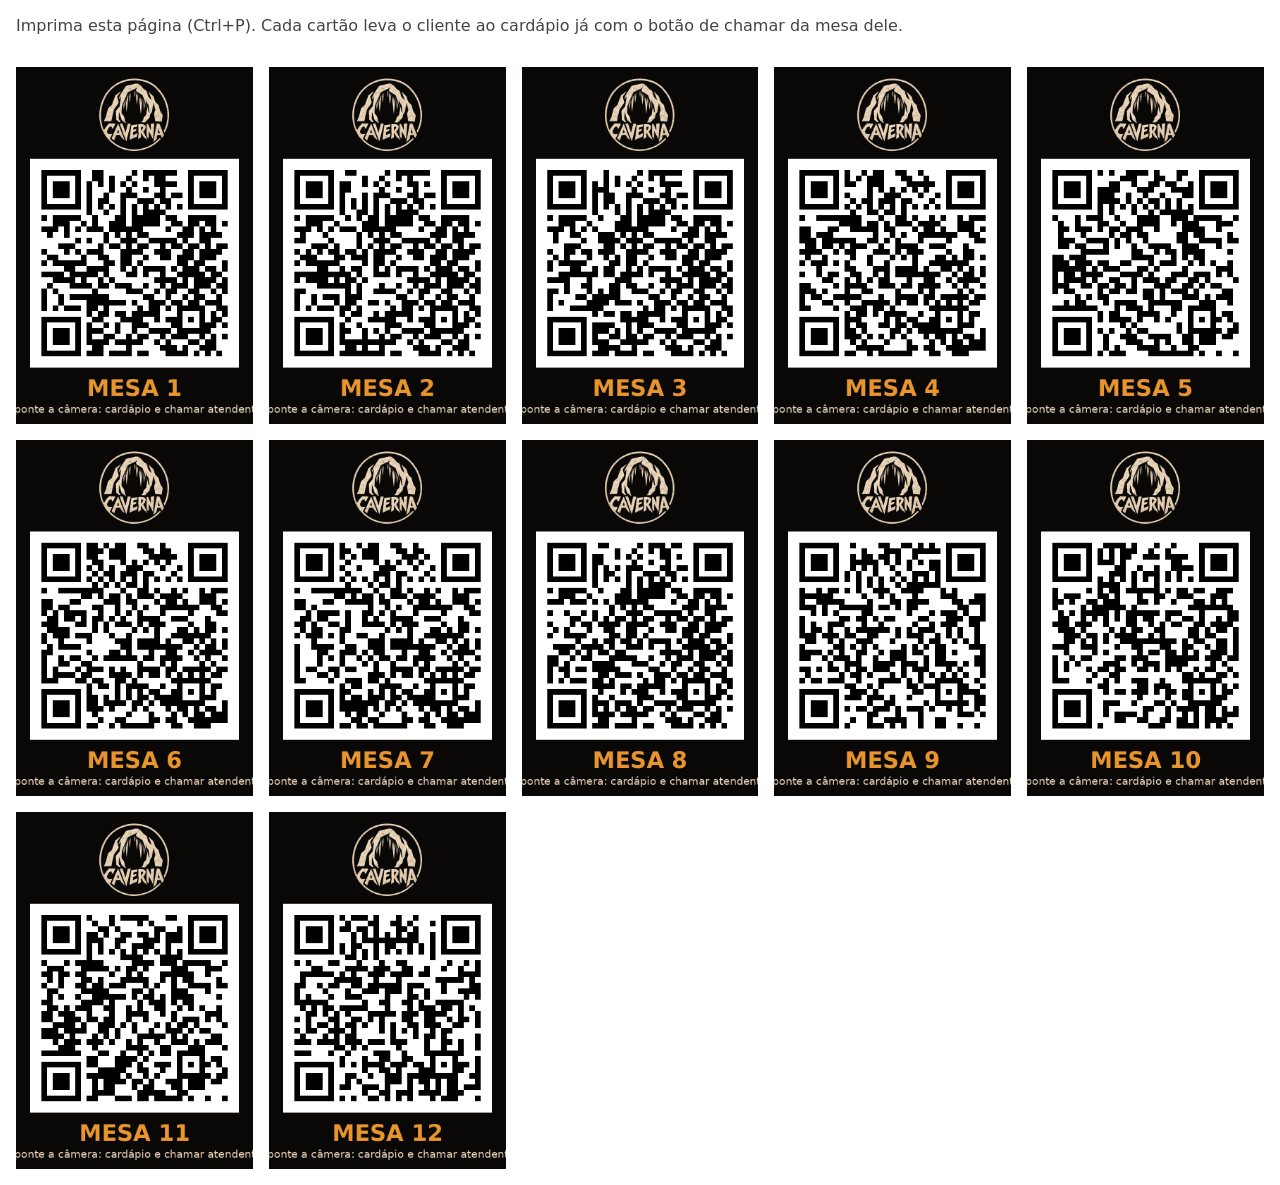
==== qrcodes/index.html @ 2caaf84a "Site do Caverna Bar: cardápio, chamado de mesa e painel da equipe Co-Authored-By: Claude Opus 5.5 (1" ====
<!doctype html>
<html lang="pt-BR"><head><meta charset="utf-8"><meta name="viewport" content="width=device-width,initial-scale=1">
<title>QR das mesas · Caverna</title>
<style>
body { margin: 0; background: #fff; font-family: system-ui, sans-serif; }
p { margin: 16px; color: #444; }
.grid { display: grid; grid-template-columns: repeat(auto-fill, minmax(220px, 1fr)); gap: 16px; padding: 16px; }
img { width: 100%; height: auto; display: block; break-inside: avoid; }
@media print { p { display: none; } .grid { grid-template-columns: repeat(2, 1fr); } }
</style></head><body>
<p>Imprima esta página (Ctrl+P). Cada cartão leva o cliente ao cardápio já com o botão de chamar da mesa dele.</p>
<div class="grid">
<img src="mesa-01.png" alt="QR da mesa 1">
<img src="mesa-02.png" alt="QR da mesa 2">
<img src="mesa-03.png" alt="QR da mesa 3">
<img src="mesa-04.png" alt="QR da mesa 4">
<img src="mesa-05.png" alt="QR da mesa 5">
<img src="mesa-06.png" alt="QR da mesa 6">
<img src="mesa-07.png" alt="QR da mesa 7">
<img src="mesa-08.png" alt="QR da mesa 8">
<img src="mesa-09.png" alt="QR da mesa 9">
<img src="mesa-10.png" alt="QR da mesa 10">
<img src="mesa-11.png" alt="QR da mesa 11">
<img src="mesa-12.png" alt="QR da mesa 12">
</div></body></html>
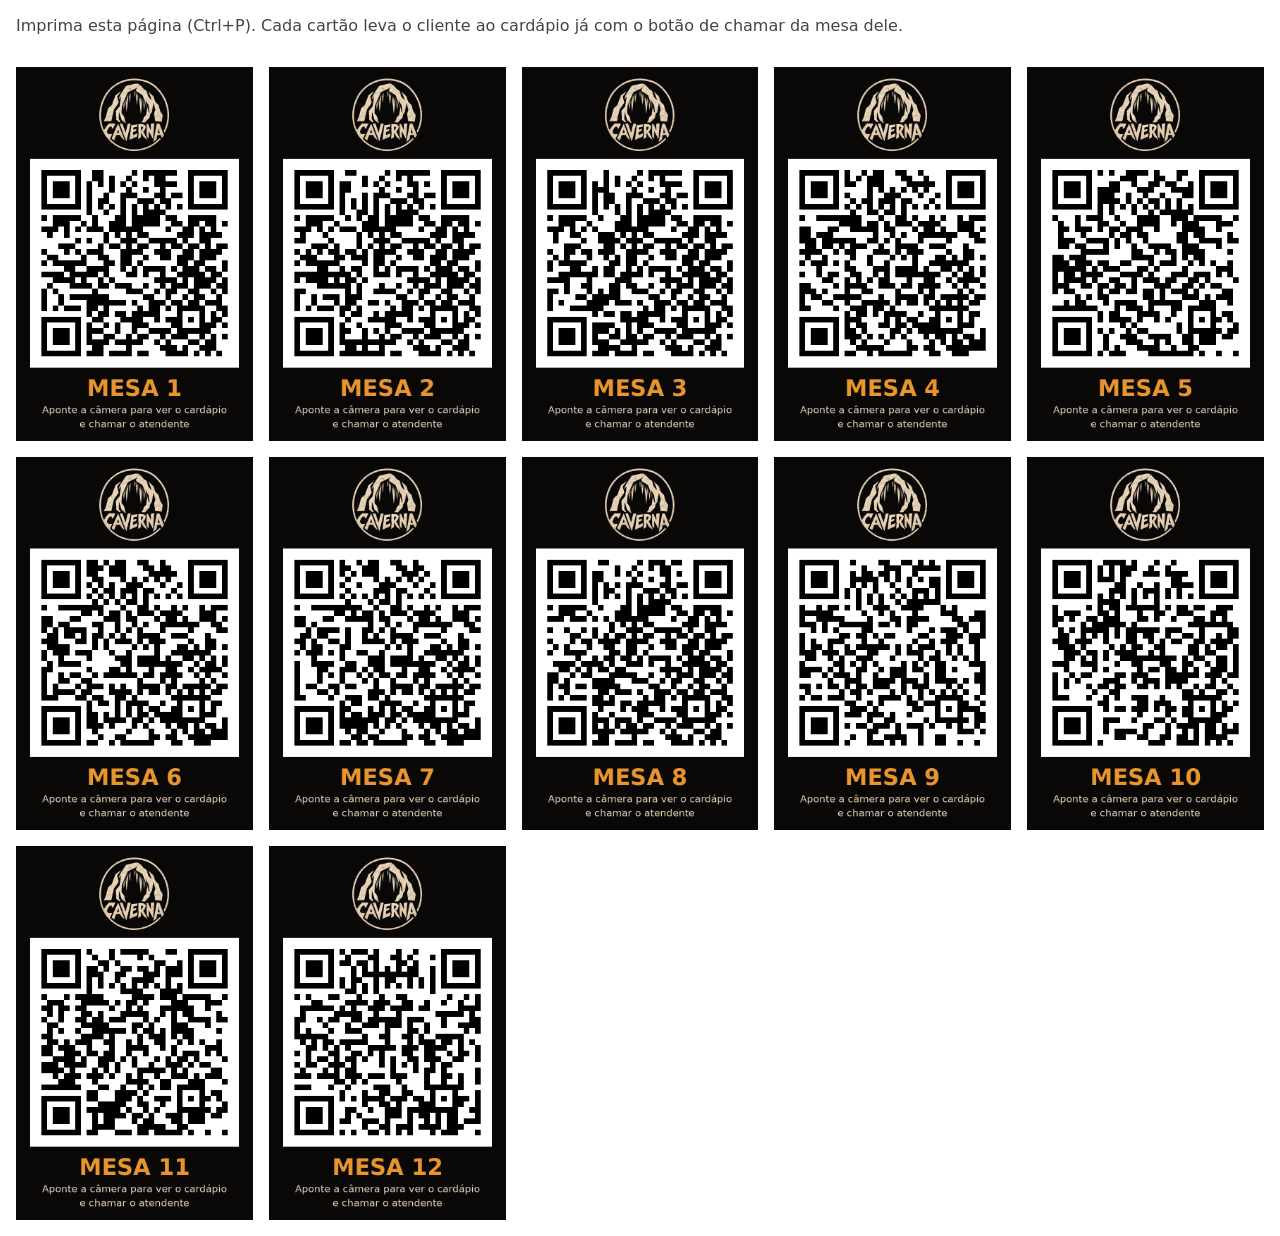
==== commit 4687fdfe: "QR das mesas: força o navegador a baixar os cartões novos Co-Authored-By: Claude Opus 5.5 <noreply@a" ====
--- a/qrcodes/index.html
+++ b/qrcodes/index.html
@@ -10,16 +10,16 @@
 </style></head><body>
 <p>Imprima esta página (Ctrl+P). Cada cartão leva o cliente ao cardápio já com o botão de chamar da mesa dele.</p>
 <div class="grid">
-<img src="mesa-01.png" alt="QR da mesa 1">
-<img src="mesa-02.png" alt="QR da mesa 2">
-<img src="mesa-03.png" alt="QR da mesa 3">
-<img src="mesa-04.png" alt="QR da mesa 4">
-<img src="mesa-05.png" alt="QR da mesa 5">
-<img src="mesa-06.png" alt="QR da mesa 6">
-<img src="mesa-07.png" alt="QR da mesa 7">
-<img src="mesa-08.png" alt="QR da mesa 8">
-<img src="mesa-09.png" alt="QR da mesa 9">
-<img src="mesa-10.png" alt="QR da mesa 10">
-<img src="mesa-11.png" alt="QR da mesa 11">
-<img src="mesa-12.png" alt="QR da mesa 12">
+<img src="mesa-01.png?v=2" alt="QR da mesa 1">
+<img src="mesa-02.png?v=2" alt="QR da mesa 2">
+<img src="mesa-03.png?v=2" alt="QR da mesa 3">
+<img src="mesa-04.png?v=2" alt="QR da mesa 4">
+<img src="mesa-05.png?v=2" alt="QR da mesa 5">
+<img src="mesa-06.png?v=2" alt="QR da mesa 6">
+<img src="mesa-07.png?v=2" alt="QR da mesa 7">
+<img src="mesa-08.png?v=2" alt="QR da mesa 8">
+<img src="mesa-09.png?v=2" alt="QR da mesa 9">
+<img src="mesa-10.png?v=2" alt="QR da mesa 10">
+<img src="mesa-11.png?v=2" alt="QR da mesa 11">
+<img src="mesa-12.png?v=2" alt="QR da mesa 12">
 </div></body></html>
